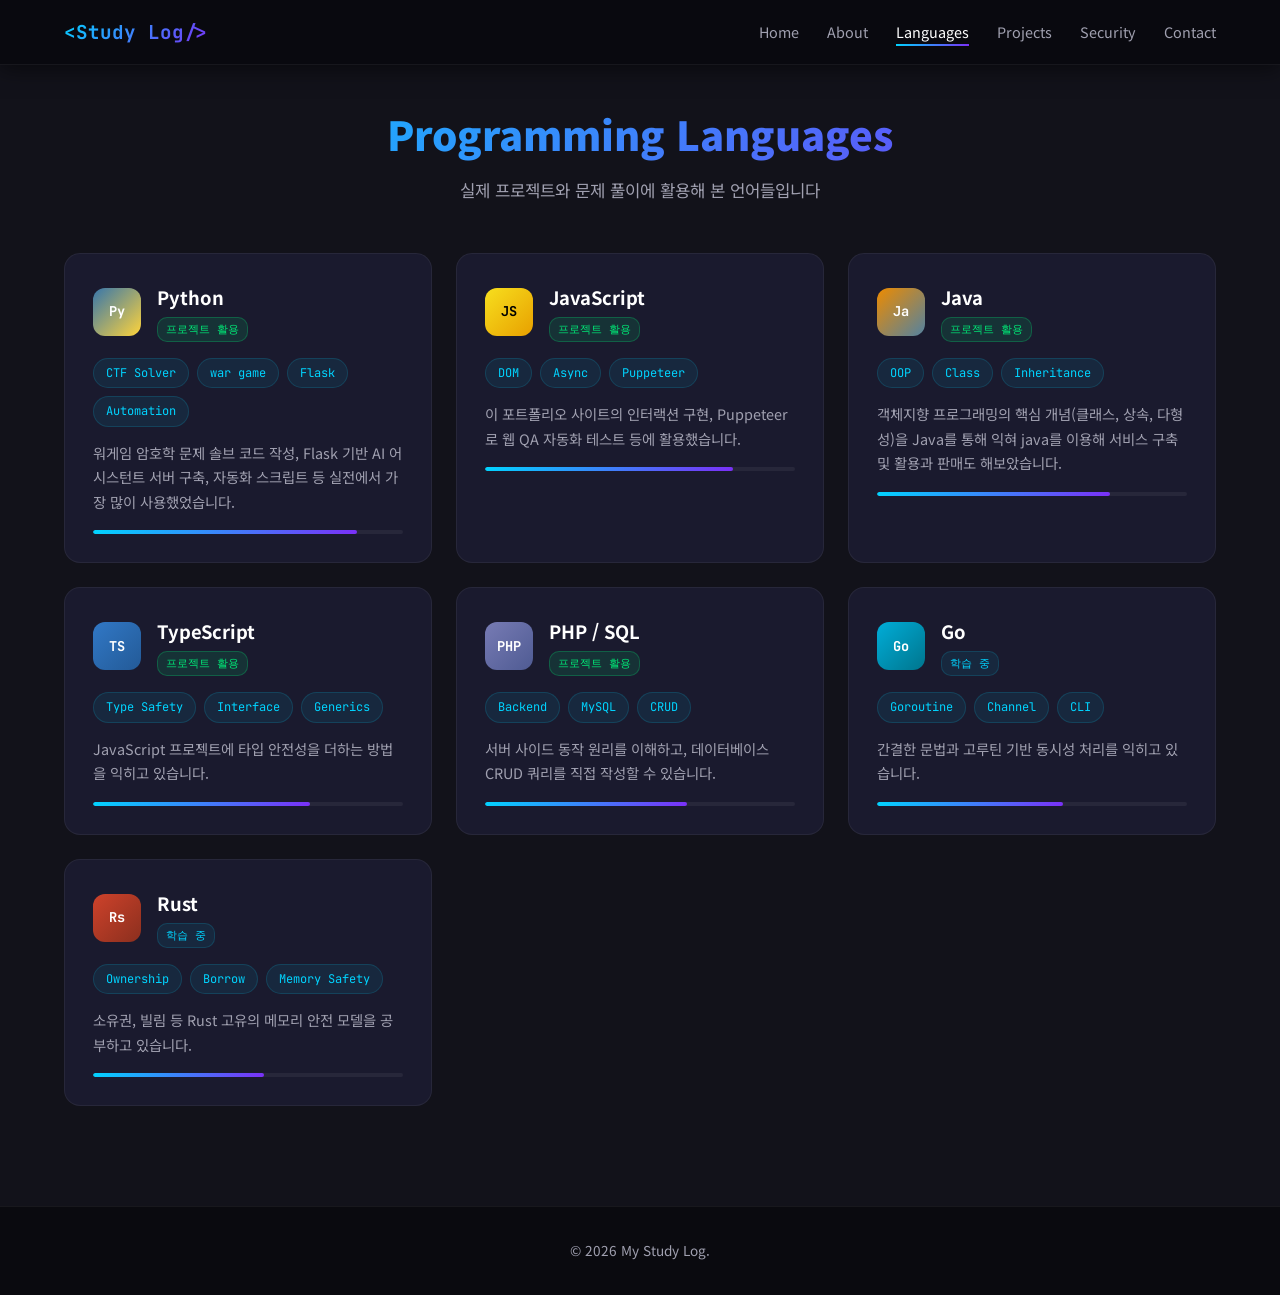
==== languages.html @ 6dea2513 "my web" ====
<!DOCTYPE html>
<html lang="ko">
<head>
    <meta charset="UTF-8">
    <meta name="viewport" content="width=device-width, initial-scale=1.0">
    <title>Languages - My Study Log</title>
    <link rel="stylesheet" href="style.css">
    <link href="https://fonts.googleapis.com/css2?family=JetBrains+Mono:wght@400;700&family=Noto+Sans+KR:wght@300;400;700;900&display=swap" rel="stylesheet">
</head>
<body>
    <nav id="navbar" class="scrolled">
        <div class="nav-container">
            <a href="index.html" class="nav-logo">&lt;Study Log/&gt;</a>
            <ul class="nav-links">
                <li><a href="index.html">Home</a></li>
                <li><a href="about.html">About</a></li>
                <li><a href="languages.html" class="active">Languages</a></li>
                <li><a href="projects.html">Projects</a></li>
                <li><a href="security.html">Security</a></li>
                <li><a href="contact.html">Contact</a></li>
            </ul>
            <button class="nav-toggle" aria-label="Toggle menu">
                <span></span><span></span><span></span>
            </button>
        </div>
    </nav>

    <section id="languages" class="page-section">
        <div class="container">
            <h2 class="section-title">Programming Languages</h2>
            <p class="section-subtitle">실제 프로젝트와 문제 풀이에 활용해 본 언어들입니다</p>

            <div class="lang-grid">
                <div class="lang-card" data-lang="python">
                    <div class="lang-header">
                        <div class="lang-icon python-bg"><span>Py</span></div>
                        <div>
                            <h3>Python</h3>
                            <span class="lang-level level-active">프로젝트 활용</span>
                        </div>
                    </div>
                    <div class="lang-tags">
                        <span class="tag">CTF Solver</span>
                        <span class="tag">war game</span>
                        <span class="tag">Flask</span>
                        <span class="tag">Automation</span>
                    </div>
                    <p class="lang-desc">워게임 암호학 문제 솔브 코드 작성, Flask 기반 AI 어시스턴트 서버 구축, 자동화 스크립트 등 실전에서 가장 많이 사용했었습니다.</p>
                    <div class="lang-bar">
                        <div class="lang-progress" data-width="85"></div>
                    </div>
                </div>

                <div class="lang-card" data-lang="javascript">
                    <div class="lang-header">
                        <div class="lang-icon js-bg"><span>JS</span></div>
                        <div>
                            <h3>JavaScript</h3>
                            <span class="lang-level level-active">프로젝트 활용</span>
                        </div>
                    </div>
                    <div class="lang-tags">
                        <span class="tag">DOM</span>
                        <span class="tag">Async</span>
                        <span class="tag">Puppeteer</span>
                    </div>
                    <p class="lang-desc">이 포트폴리오 사이트의 인터랙션 구현, Puppeteer로 웹 QA 자동화 테스트 등에 활용했습니다.</p>
                    <div class="lang-bar">
                        <div class="lang-progress" data-width="80"></div>
                    </div>
                </div>

                <div class="lang-card" data-lang="java">
                    <div class="lang-header">
                        <div class="lang-icon java-bg"><span>Ja</span></div>
                        <div>
                            <h3>Java</h3>
                            <span class="lang-level level-active">프로젝트 활용</span>
                        </div>
                    </div>
                    <div class="lang-tags">
                        <span class="tag">OOP</span>
                        <span class="tag">Class</span>
                        <span class="tag">Inheritance</span>
                    </div>
                    <p class="lang-desc">객체지향 프로그래밍의 핵심 개념(클래스, 상속, 다형성)을 Java를 통해 익혀 java를 이용해 서비스 구축 및 활용과 판매도 해보았습니다.</p>
                    <div class="lang-bar">
                        <div class="lang-progress" data-width="75"></div>
                    </div>
                </div>

                <div class="lang-card" data-lang="typescript">
                    <div class="lang-header">
                        <div class="lang-icon ts-bg"><span>TS</span></div>
                        <div>
                            <h3>TypeScript</h3>
                            <span class="lang-level level-active">프로젝트 활용</span>
                        </div>
                    </div>
                    <div class="lang-tags">
                        <span class="tag">Type Safety</span>
                        <span class="tag">Interface</span>
                        <span class="tag">Generics</span>
                    </div>
                    <p class="lang-desc">JavaScript 프로젝트에 타입 안전성을 더하는 방법을 익히고 있습니다.</p>
                    <div class="lang-bar">
                        <div class="lang-progress" data-width="70"></div>
                    </div>
                </div>

                <div class="lang-card" data-lang="php">
                    <div class="lang-header">
                        <div class="lang-icon php-bg"><span>PHP</span></div>
                        <div>
                            <h3>PHP / SQL</h3>
                            <span class="lang-level level-active">프로젝트 활용</span>
                        </div>
                    </div>
                    <div class="lang-tags">
                        <span class="tag">Backend</span>
                        <span class="tag">MySQL</span>
                        <span class="tag">CRUD</span>
                    </div>
                    <p class="lang-desc">서버 사이드 동작 원리를 이해하고, 데이터베이스 CRUD 쿼리를 직접 작성할 수 있습니다.</p>
                    <div class="lang-bar">
                        <div class="lang-progress" data-width="65"></div>
                    </div>
                </div>

                <div class="lang-card" data-lang="go">
                    <div class="lang-header">
                        <div class="lang-icon go-bg"><span>Go</span></div>
                        <div>
                            <h3>Go</h3>
                            <span class="lang-level level-learning">학습 중</span>
                        </div>
                    </div>
                    <div class="lang-tags">
                        <span class="tag">Goroutine</span>
                        <span class="tag">Channel</span>
                        <span class="tag">CLI</span>
                    </div>
                    <p class="lang-desc">간결한 문법과 고루틴 기반 동시성 처리를 익히고 있습니다.</p>
                    <div class="lang-bar">
                        <div class="lang-progress" data-width="60"></div>
                    </div>
                </div>

                <div class="lang-card" data-lang="rust">
                    <div class="lang-header">
                        <div class="lang-icon rust-bg"><span>Rs</span></div>
                        <div>
                            <h3>Rust</h3>
                            <span class="lang-level level-learning">학습 중</span>
                        </div>
                    </div>
                    <div class="lang-tags">
                        <span class="tag">Ownership</span>
                        <span class="tag">Borrow</span>
                        <span class="tag">Memory Safety</span>
                    </div>
                    <p class="lang-desc">소유권, 빌림 등 Rust 고유의 메모리 안전 모델을 공부하고 있습니다.</p>
                    <div class="lang-bar">
                        <div class="lang-progress" data-width="55"></div>
                    </div>
                </div>
            </div>
        </div>
    </section>

    <footer>
        <div class="container">
            <p>&copy; 2026 My Study Log.</p>
        </div>
    </footer>

    <script src="script.js"></script>
</body>
</html>
---- style.css ----
/* ===== CSS Variables ===== */
:root {
    --bg-primary: #0a0a0f;
    --bg-secondary: #12121a;
    --bg-card: #1a1a2e;
    --bg-card-hover: #222240;
    --text-primary: #e0e0e0;
    --text-secondary: #a0a0b0;
    --accent: #00d4ff;
    --accent-2: #7b2ff7;
    --accent-3: #ff6b6b;
    --accent-4: #00e676;
    --gradient-1: linear-gradient(135deg, #00d4ff, #7b2ff7);
    --gradient-2: linear-gradient(135deg, #7b2ff7, #ff6b6b);
    --border-color: rgba(255, 255, 255, 0.06);
    --shadow: 0 8px 32px rgba(0, 0, 0, 0.3);
    --radius: 16px;
    --font-main: 'Noto Sans KR', sans-serif;
    --font-mono: 'JetBrains Mono', monospace;
}

/* ===== Reset & Base ===== */
*, *::before, *::after {
    margin: 0;
    padding: 0;
    box-sizing: border-box;
}

html {
    scroll-behavior: smooth;
    font-size: 16px;
}

body {
    font-family: var(--font-main);
    background: var(--bg-primary);
    color: var(--text-primary);
    line-height: 1.7;
    overflow-x: hidden;
}

a {
    color: var(--accent);
    text-decoration: none;
    transition: color 0.3s;
}

a:hover {
    color: #fff;
}

.container {
    max-width: 1200px;
    margin: 0 auto;
    padding: 0 24px;
}

/* ===== Navigation ===== */
#navbar {
    position: fixed;
    top: 0;
    left: 0;
    right: 0;
    z-index: 1000;
    background: rgba(10, 10, 15, 0.85);
    backdrop-filter: blur(20px);
    border-bottom: 1px solid var(--border-color);
    transition: all 0.3s;
}

#navbar.scrolled {
    background: rgba(10, 10, 15, 0.95);
    box-shadow: 0 4px 20px rgba(0, 0, 0, 0.5);
}

.nav-container {
    max-width: 1200px;
    margin: 0 auto;
    padding: 0 24px;
    display: flex;
    justify-content: space-between;
    align-items: center;
    height: 64px;
}

.nav-logo {
    font-family: var(--font-mono);
    font-size: 1.2rem;
    font-weight: 700;
    background: var(--gradient-1);
    -webkit-background-clip: text;
    -webkit-text-fill-color: transparent;
    background-clip: text;
}

.nav-links {
    display: flex;
    list-style: none;
    gap: 28px;
}

.nav-links a {
    color: var(--text-secondary);
    font-size: 0.9rem;
    font-weight: 400;
    position: relative;
    padding: 4px 0;
}

.nav-links a::after {
    content: '';
    position: absolute;
    bottom: 0;
    left: 0;
    width: 0;
    height: 2px;
    background: var(--gradient-1);
    transition: width 0.3s;
}

.nav-links a:hover,
.nav-links a.active {
    color: #fff;
    -webkit-text-fill-color: unset;
}

.nav-links a:hover::after,
.nav-links a.active::after {
    width: 100%;
}

.nav-toggle {
    display: none;
    flex-direction: column;
    gap: 5px;
    background: none;
    border: none;
    cursor: pointer;
    padding: 4px;
}

.nav-toggle span {
    width: 24px;
    height: 2px;
    background: var(--text-primary);
    transition: all 0.3s;
}

/* ===== Hero Section ===== */
#hero {
    min-height: 100vh;
    display: flex;
    flex-direction: column;
    justify-content: center;
    align-items: center;
    text-align: center;
    position: relative;
    padding: 80px 24px;
    overflow: hidden;
}

.hero-bg-animation {
    position: absolute;
    inset: 0;
    background:
        radial-gradient(ellipse at 20% 50%, rgba(0, 212, 255, 0.08) 0%, transparent 50%),
        radial-gradient(ellipse at 80% 50%, rgba(123, 47, 247, 0.08) 0%, transparent 50%),
        radial-gradient(ellipse at 50% 80%, rgba(255, 107, 107, 0.05) 0%, transparent 50%);
    animation: bgPulse 8s ease-in-out infinite alternate;
}

@keyframes bgPulse {
    0% { opacity: 0.6; transform: scale(1); }
    100% { opacity: 1; transform: scale(1.05); }
}

.hero-content {
    position: relative;
    z-index: 1;
}

.hero-greeting {
    font-family: var(--font-mono);
    font-size: 1.1rem;
    color: var(--accent);
    margin-bottom: 16px;
    opacity: 0;
    animation: fadeInUp 0.8s 0.2s forwards;
}

.hero-title {
    font-size: clamp(2.5rem, 6vw, 4.5rem);
    font-weight: 900;
    line-height: 1.2;
    margin-bottom: 20px;
    opacity: 0;
    animation: fadeInUp 0.8s 0.4s forwards;
}

.hero-title .accent {
    background: var(--gradient-1);
    -webkit-background-clip: text;
    -webkit-text-fill-color: transparent;
    background-clip: text;
}

.hero-typing {
    font-family: var(--font-mono);
    font-size: 1.2rem;
    color: var(--accent);
    min-height: 2em;
    margin-bottom: 16px;
    opacity: 0;
    animation: fadeInUp 0.8s 0.6s forwards;
}

.cursor {
    animation: blink 1s step-end infinite;
}

@keyframes blink {
    50% { opacity: 0; }
}

.hero-desc {
    font-size: 1.1rem;
    color: var(--text-secondary);
    margin-bottom: 36px;
    opacity: 0;
    animation: fadeInUp 0.8s 0.8s forwards;
}

.hero-buttons {
    display: flex;
    gap: 16px;
    justify-content: center;
    flex-wrap: wrap;
    opacity: 0;
    animation: fadeInUp 0.8s 1s forwards;
}

.btn {
    padding: 14px 32px;
    border-radius: 50px;
    font-size: 0.95rem;
    font-weight: 700;
    cursor: pointer;
    transition: all 0.3s;
    border: none;
    font-family: var(--font-main);
}

.btn-primary {
    background: var(--gradient-1);
    color: #fff;
    box-shadow: 0 4px 20px rgba(0, 212, 255, 0.3);
}

.btn-primary:hover {
    transform: translateY(-2px);
    box-shadow: 0 8px 30px rgba(0, 212, 255, 0.5);
    color: #fff;
}

.btn-outline {
    background: transparent;
    color: var(--accent);
    border: 2px solid var(--accent);
}

.btn-outline:hover {
    background: var(--accent);
    color: var(--bg-primary);
    transform: translateY(-2px);
}

.scroll-indicator {
    position: absolute;
    bottom: 32px;
    display: flex;
    flex-direction: column;
    align-items: center;
    gap: 8px;
    opacity: 0;
    animation: fadeInUp 0.8s 1.2s forwards;
}

.scroll-indicator span {
    font-size: 0.75rem;
    color: var(--text-secondary);
    letter-spacing: 2px;
    text-transform: uppercase;
}

.mouse {
    width: 24px;
    height: 40px;
    border: 2px solid var(--text-secondary);
    border-radius: 12px;
    display: flex;
    justify-content: center;
    padding-top: 8px;
}

.wheel {
    width: 3px;
    height: 8px;
    background: var(--accent);
    border-radius: 2px;
    animation: scroll 2s ease-in-out infinite;
}

@keyframes scroll {
    0%, 100% { transform: translateY(0); opacity: 1; }
    50% { transform: translateY(8px); opacity: 0.3; }
}

@keyframes fadeInUp {
    from { opacity: 0; transform: translateY(30px); }
    to { opacity: 1; transform: translateY(0); }
}

/* ===== Section Titles ===== */
.section-title {
    text-align: center;
    font-size: 2.5rem;
    font-weight: 900;
    margin-bottom: 8px;
    background: var(--gradient-1);
    -webkit-background-clip: text;
    -webkit-text-fill-color: transparent;
    background-clip: text;
}

.section-subtitle {
    text-align: center;
    color: var(--text-secondary);
    font-size: 1.05rem;
    margin-bottom: 48px;
}

/* ===== About Section ===== */
#about {
    padding: 100px 0;
}

.about-grid {
    display: grid;
    grid-template-columns: repeat(auto-fit, minmax(260px, 1fr));
    gap: 24px;
}

.about-card {
    background: var(--bg-card);
    border: 1px solid var(--border-color);
    border-radius: var(--radius);
    padding: 36px 28px;
    text-align: center;
    transition: all 0.4s;
}

.about-card:hover {
    background: var(--bg-card-hover);
    transform: translateY(-4px);
    box-shadow: var(--shadow);
    border-color: rgba(0, 212, 255, 0.2);
}

.about-icon {
    font-size: 2.5rem;
    margin-bottom: 16px;
}

.about-card h3 {
    font-size: 1.15rem;
    margin-bottom: 12px;
    color: #fff;
}

.about-card p {
    color: var(--text-secondary);
    font-size: 0.9rem;
    line-height: 1.7;
}

/* ===== Languages Section ===== */
#languages {
    padding: 100px 0;
    background: var(--bg-secondary);
}

.lang-grid {
    display: grid;
    grid-template-columns: repeat(auto-fill, minmax(280px, 1fr));
    gap: 24px;
}

.lang-card {
    background: var(--bg-card);
    border: 1px solid var(--border-color);
    border-radius: var(--radius);
    padding: 28px;
    transition: all 0.4s;
    opacity: 0;
    transform: translateY(20px);
}

.lang-card.visible {
    opacity: 1;
    transform: translateY(0);
}

.lang-card:hover {
    background: var(--bg-card-hover);
    transform: translateY(-6px);
    box-shadow: var(--shadow);
}

.lang-header {
    display: flex;
    align-items: center;
    gap: 16px;
    margin-bottom: 16px;
}

.lang-icon {
    width: 48px;
    height: 48px;
    border-radius: 12px;
    display: flex;
    align-items: center;
    justify-content: center;
    font-family: var(--font-mono);
    font-weight: 700;
    font-size: 0.85rem;
    color: #fff;
    flex-shrink: 0;
}

.python-bg { background: linear-gradient(135deg, #3776AB, #FFD43B); }
.java-bg { background: linear-gradient(135deg, #ED8B00, #5382A1); }
.ts-bg { background: linear-gradient(135deg, #3178C6, #235A97); }
.js-bg { background: linear-gradient(135deg, #F7DF1E, #E8A000); color: #000 !important; }
.php-bg { background: linear-gradient(135deg, #777BB4, #4F5B93); }
.r-bg { background: linear-gradient(135deg, #276DC3, #1A4F8B); }
.go-bg { background: linear-gradient(135deg, #00ADD8, #00758D); }
.rust-bg { background: linear-gradient(135deg, #CE422B, #8B2F1E); }

.lang-card h3 {
    font-size: 1.15rem;
    color: #fff;
}

/* ===== Language Proficiency Labels ===== */
.lang-level {
    display: inline-block;
    font-size: 0.7rem;
    font-family: var(--font-mono);
    padding: 2px 8px;
    border-radius: 10px;
    margin-top: 2px;
}

.level-active {
    background: rgba(0, 230, 118, 0.12);
    color: var(--accent-4);
    border: 1px solid rgba(0, 230, 118, 0.25);
}

.level-learning {
    background: rgba(0, 212, 255, 0.08);
    color: var(--accent);
    border: 1px solid rgba(0, 212, 255, 0.15);
}

.lang-tags {
    display: flex;
    flex-wrap: wrap;
    gap: 8px;
    margin-bottom: 14px;
}

.tag {
    padding: 4px 12px;
    background: rgba(0, 212, 255, 0.08);
    border: 1px solid rgba(0, 212, 255, 0.15);
    border-radius: 20px;
    font-size: 0.75rem;
    color: var(--accent);
    font-family: var(--font-mono);
}

.lang-desc {
    color: var(--text-secondary);
    font-size: 0.9rem;
    margin-bottom: 16px;
}

.lang-bar {
    height: 4px;
    background: rgba(255, 255, 255, 0.06);
    border-radius: 2px;
    overflow: hidden;
}

.lang-progress {
    height: 100%;
    background: var(--gradient-1);
    border-radius: 2px;
    width: 0;
    transition: width 1.5s ease-out;
}

/* ===== Security Section ===== */
#security {
    padding: 100px 0;
}

.security-grid {
    display: grid;
    grid-template-columns: repeat(auto-fit, minmax(340px, 1fr));
    gap: 28px;
}

.security-card {
    background: var(--bg-card);
    border: 1px solid var(--border-color);
    border-radius: var(--radius);
    padding: 36px 32px;
    transition: all 0.4s;
    opacity: 0;
    transform: translateY(20px);
}

.security-card.visible {
    opacity: 1;
    transform: translateY(0);
}

.security-card:hover {
    transform: translateY(-4px);
    box-shadow: var(--shadow);
}

.security-card[data-topic="network"]:hover {
    border-color: rgba(0, 212, 255, 0.3);
}

.security-card[data-topic="hacking"]:hover {
    border-color: rgba(255, 107, 107, 0.3);
}

.security-card[data-topic="crypto"]:hover {
    border-color: rgba(123, 47, 247, 0.3);
}

.security-icon {
    width: 64px;
    height: 64px;
    display: flex;
    align-items: center;
    justify-content: center;
    margin-bottom: 20px;
    color: var(--accent);
}

.security-card[data-topic="hacking"] .security-icon {
    color: var(--accent-3);
}

.security-card[data-topic="crypto"] .security-icon {
    color: var(--accent-2);
}

.security-card h3 {
    font-size: 1.4rem;
    color: #fff;
    margin-bottom: 4px;
}

.security-card h4 {
    font-size: 0.9rem;
    color: var(--text-secondary);
    font-weight: 400;
    margin-bottom: 24px;
}

.security-list {
    list-style: none;
    display: flex;
    flex-direction: column;
    gap: 18px;
}

.security-list li {
    padding-left: 16px;
    border-left: 2px solid var(--accent);
    transition: border-color 0.3s;
}

.security-card[data-topic="hacking"] .security-list li {
    border-left-color: var(--accent-3);
}

.security-card[data-topic="crypto"] .security-list li {
    border-left-color: var(--accent-2);
}

.security-list li strong {
    display: block;
    font-size: 0.95rem;
    color: #fff;
    margin-bottom: 4px;
}

.security-list li p {
    font-size: 0.85rem;
    color: var(--text-secondary);
    line-height: 1.6;
}

/* ===== Projects Section ===== */
#projects {
    padding: 100px 0;
}

.project-list {
    display: flex;
    flex-direction: column;
    gap: 28px;
    max-width: 900px;
    margin: 0 auto;
}

.project-card {
    background: var(--bg-card);
    border: 1px solid var(--border-color);
    border-radius: var(--radius);
    padding: 36px 32px;
    transition: all 0.4s;
    opacity: 0;
    transform: translateY(20px);
    position: relative;
}

.project-card.visible {
    opacity: 1;
    transform: translateY(0);
}

.project-card:hover {
    background: var(--bg-card-hover);
    transform: translateY(-4px);
    box-shadow: var(--shadow);
}

.project-card.featured {
    border-color: rgba(0, 212, 255, 0.2);
    background: linear-gradient(135deg, rgba(0, 212, 255, 0.03), rgba(123, 47, 247, 0.03));
}

.project-card.featured:hover {
    border-color: rgba(0, 212, 255, 0.4);
}

.project-badge {
    position: absolute;
    top: 16px;
    right: 20px;
    font-family: var(--font-mono);
    font-size: 0.7rem;
    font-weight: 700;
    padding: 3px 10px;
    border-radius: 10px;
    background: var(--gradient-1);
    color: #fff;
    text-transform: uppercase;
    letter-spacing: 1px;
}

.project-header {
    display: flex;
    align-items: center;
    gap: 16px;
    margin-bottom: 16px;
}

.project-icon {
    font-size: 2rem;
    flex-shrink: 0;
}

.project-header h3 {
    font-size: 1.3rem;
    color: #fff;
    margin-bottom: 2px;
}

.project-status {
    display: inline-block;
    font-size: 0.7rem;
    font-family: var(--font-mono);
    padding: 2px 8px;
    border-radius: 10px;
}

.status-progress {
    background: rgba(0, 212, 255, 0.1);
    color: var(--accent);
    border: 1px solid rgba(0, 212, 255, 0.2);
}

.status-ongoing {
    background: rgba(123, 47, 247, 0.1);
    color: var(--accent-2);
    border: 1px solid rgba(123, 47, 247, 0.2);
}

.status-done {
    background: rgba(0, 230, 118, 0.1);
    color: var(--accent-4);
    border: 1px solid rgba(0, 230, 118, 0.2);
}

.project-desc {
    color: var(--text-secondary);
    font-size: 0.95rem;
    line-height: 1.7;
    margin-bottom: 20px;
}

.project-tech {
    display: flex;
    flex-wrap: wrap;
    gap: 8px;
    margin-top: 16px;
}

.tech-tag {
    padding: 4px 12px;
    background: rgba(255, 255, 255, 0.04);
    border: 1px solid rgba(255, 255, 255, 0.08);
    border-radius: 20px;
    font-size: 0.75rem;
    color: var(--text-secondary);
    font-family: var(--font-mono);
    transition: all 0.3s;
}

.tech-tag:hover {
    border-color: rgba(0, 212, 255, 0.3);
    color: var(--accent);
}

/* === Project Architecture Diagram === */
.project-architecture {
    margin-bottom: 16px;
}

.project-architecture h4 {
    font-size: 0.8rem;
    font-family: var(--font-mono);
    color: var(--text-secondary);
    margin-bottom: 16px;
    text-transform: uppercase;
    letter-spacing: 1px;
}

.arch-flow {
    display: flex;
    align-items: center;
    justify-content: center;
    gap: 16px;
    flex-wrap: wrap;
}

.arch-node {
    background: rgba(255, 255, 255, 0.04);
    border: 1px solid rgba(0, 212, 255, 0.15);
    border-radius: 12px;
    padding: 16px 20px;
    text-align: center;
    min-width: 180px;
}

.arch-label {
    display: block;
    font-family: var(--font-mono);
    font-size: 0.9rem;
    font-weight: 700;
    color: #fff;
    margin-bottom: 4px;
}

.arch-detail {
    display: block;
    font-size: 0.75rem;
    color: var(--text-secondary);
}

.arch-arrow {
    display: flex;
    flex-direction: column;
    align-items: center;
    gap: 4px;
    color: var(--accent);
}

.arch-arrow span {
    font-size: 0.7rem;
    font-family: var(--font-mono);
    color: var(--accent);
}

/* === CTF Highlights === */
.ctf-highlights {
    display: flex;
    flex-direction: column;
    gap: 10px;
    margin-bottom: 8px;
}

.ctf-item {
    display: flex;
    align-items: center;
    gap: 12px;
    padding: 10px 16px;
    background: rgba(255, 255, 255, 0.02);
    border-radius: 10px;
    border: 1px solid rgba(255, 255, 255, 0.04);
    transition: all 0.3s;
}

.ctf-item:hover {
    background: rgba(255, 255, 255, 0.04);
    border-color: rgba(255, 255, 255, 0.08);
}

.ctf-category {
    font-family: var(--font-mono);
    font-size: 0.65rem;
    font-weight: 700;
    padding: 2px 8px;
    border-radius: 6px;
    text-transform: uppercase;
    letter-spacing: 0.5px;
    flex-shrink: 0;
    min-width: 52px;
    text-align: center;
}

.ctf-category.crypto {
    background: rgba(123, 47, 247, 0.15);
    color: var(--accent-2);
    border: 1px solid rgba(123, 47, 247, 0.25);
}

.ctf-category.rev {
    background: rgba(255, 107, 107, 0.12);
    color: var(--accent-3);
    border: 1px solid rgba(255, 107, 107, 0.25);
}

.ctf-name {
    font-size: 0.9rem;
    color: #fff;
    font-weight: 500;
    flex-shrink: 0;
}

.ctf-method {
    font-size: 0.8rem;
    color: var(--text-secondary);
    font-family: var(--font-mono);
    margin-left: auto;
}

/* === Project Highlight List === */
.project-highlights {
    list-style: none;
    display: flex;
    flex-direction: column;
    gap: 8px;
    margin-bottom: 8px;
}

.project-highlights li {
    padding-left: 16px;
    border-left: 2px solid var(--accent);
    font-size: 0.9rem;
    color: var(--text-secondary);
    line-height: 1.6;
}

/* ===== Contact Section ===== */
#contact {
    padding: 100px 0;
    background: var(--bg-secondary);
}

.contact-content {
    max-width: 500px;
    margin: 0 auto;
}

.contact-info {
    display: flex;
    flex-direction: column;
    gap: 20px;
}

.contact-item {
    display: flex;
    justify-content: space-between;
    align-items: center;
    padding: 20px 24px;
    background: var(--bg-card);
    border: 1px solid var(--border-color);
    border-radius: var(--radius);
    transition: all 0.3s;
}

.contact-item:hover {
    border-color: rgba(0, 212, 255, 0.2);
    background: var(--bg-card-hover);
}

.contact-label {
    font-family: var(--font-mono);
    font-size: 0.85rem;
    color: var(--text-secondary);
}

.contact-item a {
    font-size: 0.95rem;
}

/* ===== Page Section (sub pages) ===== */
.page-section {
    padding-top: 120px;
    padding-bottom: 100px;
    min-height: calc(100vh - 96px);
}

/* ===== Footer ===== */
footer {
    padding: 32px 0;
    border-top: 1px solid var(--border-color);
    text-align: center;
}

footer p {
    color: var(--text-secondary);
    font-size: 0.85rem;
}

/* ===== Responsive ===== */
@media (max-width: 768px) {
    .nav-links {
        display: none;
        position: absolute;
        top: 64px;
        left: 0;
        right: 0;
        background: rgba(10, 10, 15, 0.98);
        flex-direction: column;
        padding: 24px;
        gap: 16px;
        border-bottom: 1px solid var(--border-color);
    }

    .nav-links.open {
        display: flex;
    }

    .nav-toggle {
        display: flex;
    }

    .hero-title {
        font-size: 2rem;
    }

    .hero-typing {
        font-size: 1rem;
    }

    .section-title {
        font-size: 2rem;
    }

    .security-grid {
        grid-template-columns: 1fr;
    }

    .lang-grid {
        grid-template-columns: 1fr;
    }

    .contact-item {
        flex-direction: column;
        gap: 8px;
        text-align: center;
    }

    .arch-flow {
        flex-direction: column;
    }

    .arch-arrow {
        transform: rotate(90deg);
    }

    .ctf-item {
        flex-direction: column;
        align-items: flex-start;
        gap: 6px;
    }

    .ctf-method {
        margin-left: 0;
    }
}

/* ===== Scrollbar ===== */
::-webkit-scrollbar {
    width: 8px;
}

::-webkit-scrollbar-track {
    background: var(--bg-primary);
}

::-webkit-scrollbar-thumb {
    background: var(--bg-card);
    border-radius: 4px;
}

::-webkit-scrollbar-thumb:hover {
    background: var(--accent);
}
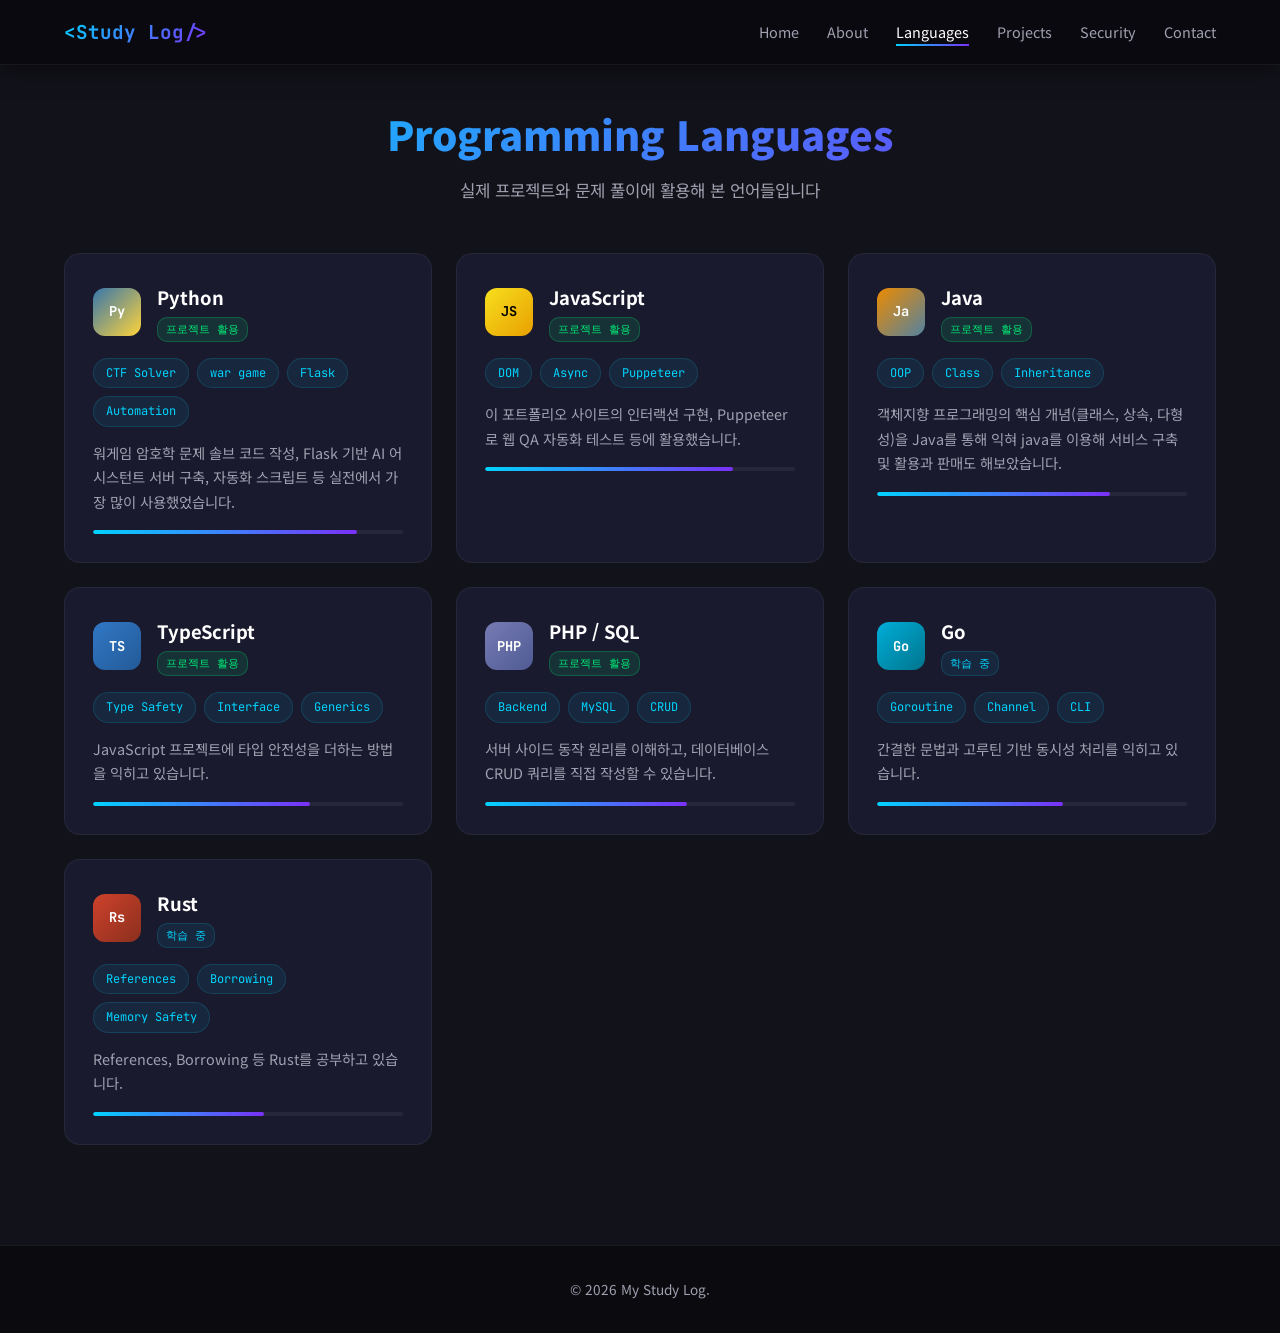
==== commit 3b180c96: "Update languages.html" ====
--- a/languages.html
+++ b/languages.html
@@ -155,11 +155,11 @@
                         </div>
                     </div>
                     <div class="lang-tags">
-                        <span class="tag">Ownership</span>
-                        <span class="tag">Borrow</span>
+                        <span class="tag">References</span>
+                        <span class="tag">Borrowing</span>
                         <span class="tag">Memory Safety</span>
                     </div>
-                    <p class="lang-desc">소유권, 빌림 등 Rust 고유의 메모리 안전 모델을 공부하고 있습니다.</p>
+                    <p class="lang-desc">References, Borrowing 등 Rust를 공부하고 있습니다.</p>
                     <div class="lang-bar">
                         <div class="lang-progress" data-width="55"></div>
                     </div>
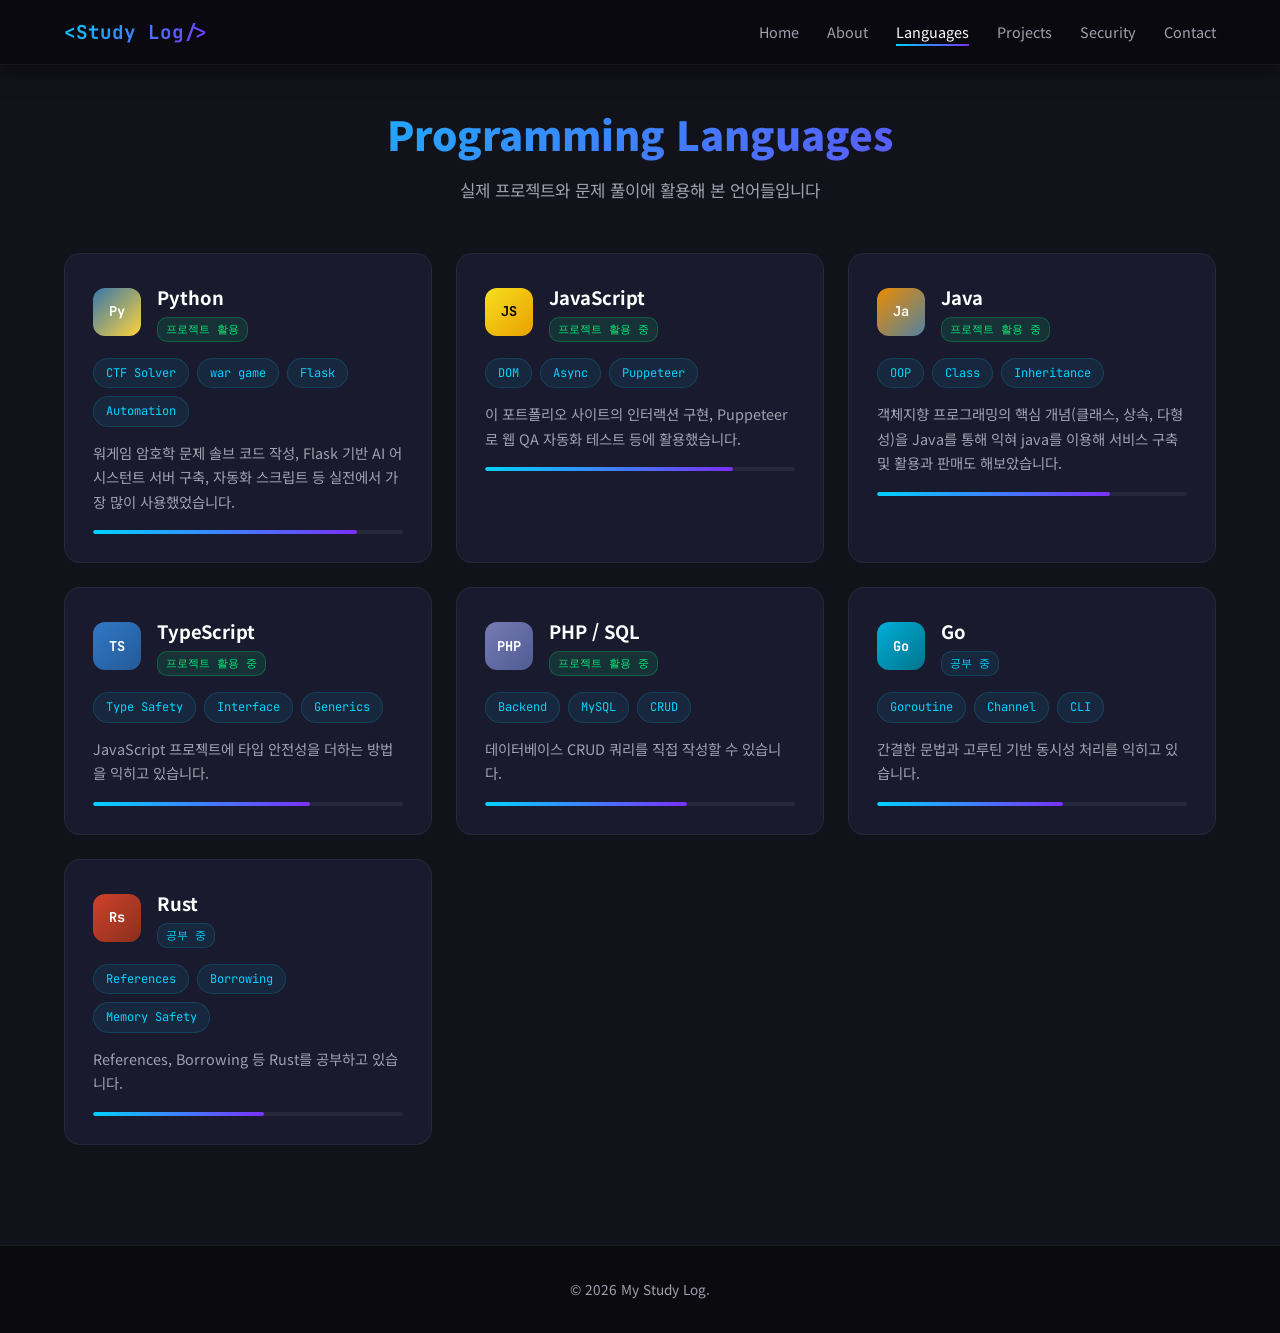
==== commit 31b1b823: "Update language proficiency descriptions" ====
--- a/languages.html
+++ b/languages.html
@@ -56,7 +56,7 @@
                         <div class="lang-icon js-bg"><span>JS</span></div>
                         <div>
                             <h3>JavaScript</h3>
-                            <span class="lang-level level-active">프로젝트 활용</span>
+                            <span class="lang-level level-active">프로젝트 활용 중</span>
                         </div>
                     </div>
                     <div class="lang-tags">
@@ -75,7 +75,7 @@
                         <div class="lang-icon java-bg"><span>Ja</span></div>
                         <div>
                             <h3>Java</h3>
-                            <span class="lang-level level-active">프로젝트 활용</span>
+                            <span class="lang-level level-active">프로젝트 활용 중</span>
                         </div>
                     </div>
                     <div class="lang-tags">
@@ -94,7 +94,7 @@
                         <div class="lang-icon ts-bg"><span>TS</span></div>
                         <div>
                             <h3>TypeScript</h3>
-                            <span class="lang-level level-active">프로젝트 활용</span>
+                            <span class="lang-level level-active">프로젝트 활용 중</span>
                         </div>
                     </div>
                     <div class="lang-tags">
@@ -113,7 +113,7 @@
                         <div class="lang-icon php-bg"><span>PHP</span></div>
                         <div>
                             <h3>PHP / SQL</h3>
-                            <span class="lang-level level-active">프로젝트 활용</span>
+                            <span class="lang-level level-active">프로젝트 활용 중</span>
                         </div>
                     </div>
                     <div class="lang-tags">
@@ -121,7 +121,7 @@
                         <span class="tag">MySQL</span>
                         <span class="tag">CRUD</span>
                     </div>
-                    <p class="lang-desc">서버 사이드 동작 원리를 이해하고, 데이터베이스 CRUD 쿼리를 직접 작성할 수 있습니다.</p>
+                    <p class="lang-desc">데이터베이스 CRUD 쿼리를 직접 작성할 수 있습니다.</p>
                     <div class="lang-bar">
                         <div class="lang-progress" data-width="65"></div>
                     </div>
@@ -132,7 +132,7 @@
                         <div class="lang-icon go-bg"><span>Go</span></div>
                         <div>
                             <h3>Go</h3>
-                            <span class="lang-level level-learning">학습 중</span>
+                            <span class="lang-level level-learning">공부 중</span>
                         </div>
                     </div>
                     <div class="lang-tags">
@@ -151,7 +151,7 @@
                         <div class="lang-icon rust-bg"><span>Rs</span></div>
                         <div>
                             <h3>Rust</h3>
-                            <span class="lang-level level-learning">학습 중</span>
+                            <span class="lang-level level-learning">공부 중</span>
                         </div>
                     </div>
                     <div class="lang-tags">
